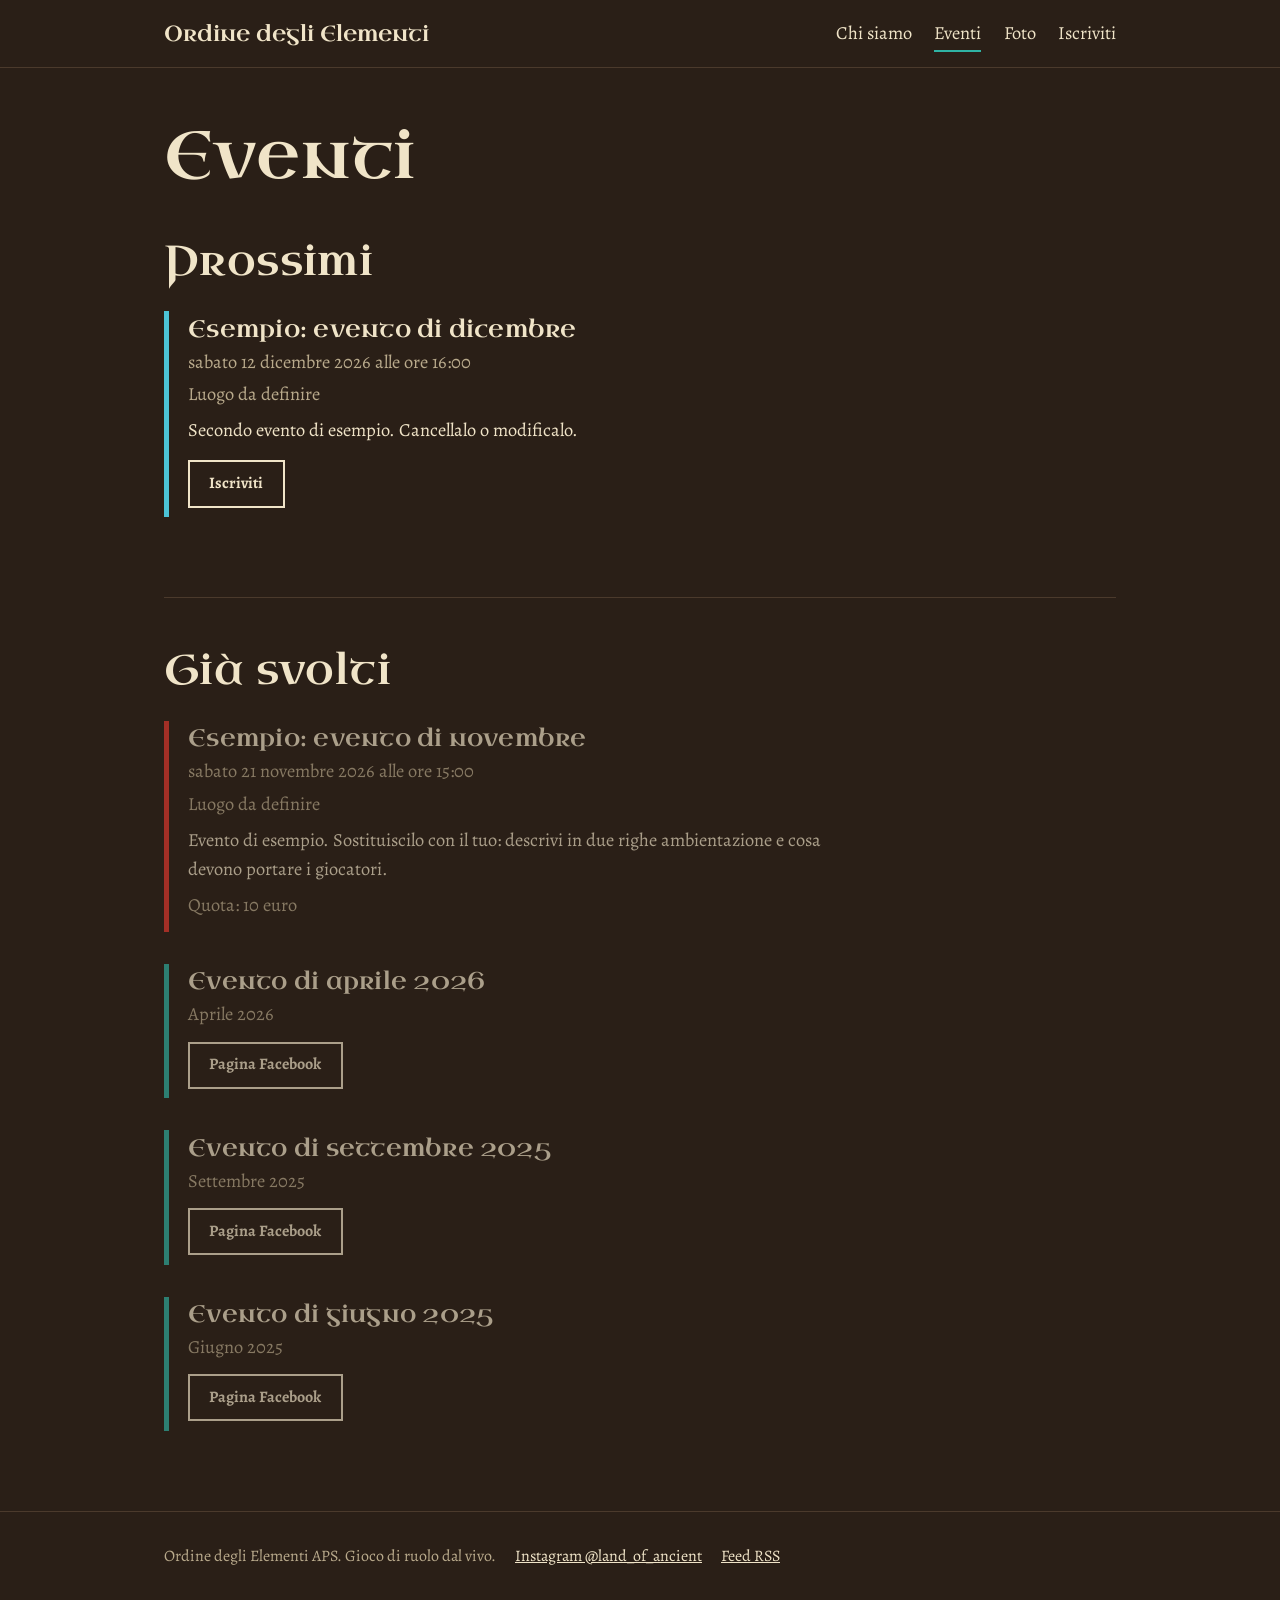
==== eventi.html @ 670645a5 "Add files via upload" ====
<!doctype html><html lang="it"><head><meta charset="utf-8"><meta name="viewport" content="width=device-width,initial-scale=1">
<title>Eventi - Ordine degli Elementi</title><meta name="description" content="Ordine degli Elementi APS: giochi di ruolo dal vivo nel mondo di Land of Ancient.">
<link rel="alternate" type="application/rss+xml" title="Eventi" href="feed.xml">
<link rel="preconnect" href="https://fonts.googleapis.com"><link rel="preconnect" href="https://fonts.gstatic.com" crossorigin>
<link href="https://fonts.googleapis.com/css2?family=Alegreya:wght@400;700&family=Uncial+Antiqua&display=swap" rel="stylesheet">
<link rel="stylesheet" href="assets/style.css"></head><body>
<header><div class="wrap"><a class="brand" href="index.html">Ordine degli Elementi</a><nav>
<a href="index.html">Chi siamo</a><a href="eventi.html" aria-current="page">Eventi</a><a href="foto.html">Foto</a><a href="iscrizioni.html">Iscriviti</a></nav></div></header><main>
<div class="wrap"><section><h1>Eventi</h1><h2>Prossimi</h2><div id="prossimi">Caricamento…</div></section>
<section id="passati-box"><h2>Già svolti</h2><div id="passati" class="past"></div></section></div><script src="assets/app.js"></script>
</main><footer><div class="wrap">Ordine degli Elementi APS. Gioco di ruolo dal vivo.
<a href="https://www.instagram.com/land_of_ancient">Instagram @land_of_ancient</a> <a href="feed.xml">Feed RSS</a></div></footer></body></html>
---- assets/style.css ----
:root{--ground:#2a1f17;--ink:#f0e4c8;--mute:#b9aa8c;--line:#4b3a2c;
--fuoco:#e5392e;--acqua:#4cc3d6;--terra:#8cc03a;--aria:#2fb3a4;
--serif:"Uncial Antiqua","Iowan Old Style",Georgia,serif;--sans:"Alegreya","Palatino Linotype",Georgia,serif}
*{box-sizing:border-box}html{scroll-padding-top:4rem}
body{margin:0;background:var(--ground);color:var(--ink);font:1.15rem/1.6 var(--sans)}
h1,h2,h3{font-family:var(--serif);font-weight:400;line-height:1.2;letter-spacing:.01em;margin:0 0 .6em}
h1{font-size:clamp(2.3rem,6vw,4.2rem)}h2{font-size:clamp(1.8rem,4vw,2.6rem)}h3{font-size:1.5rem}
a{color:var(--ink)}a:focus-visible,button:focus-visible,select:focus-visible,.porta:focus-visible{outline:3px solid var(--aria);outline-offset:3px}
.wrap{max-width:62rem;margin:0 auto;padding:0 1.25rem}
header{border-bottom:1px solid var(--line)}
header .wrap{display:flex;justify-content:space-between;align-items:center;flex-wrap:wrap;gap:.5rem 1.5rem;padding-block:.9rem}
.brand{font:1.4rem var(--serif);text-decoration:none}nav{display:flex;gap:1.4rem}
nav a{text-decoration:none;padding:.2rem 0;border-bottom:2px solid transparent}
nav a:hover,nav a[aria-current]{border-color:var(--aria)}
.hero{display:grid;grid-template-columns:1.2fr 1fr;gap:2.5rem;align-items:center;padding:3rem 1.25rem}.hero p{max-width:34rem;color:var(--mute)}.hero img{width:100%;height:auto;display:block;border:1px solid var(--line)}
.porte{display:flex;gap:6px;height:min(62vh,500px);margin-top:2rem}
.porta{flex:1;display:flex;flex-direction:column;justify-content:flex-end;padding:1.2rem;border-top:5px solid var(--c);background:color-mix(in srgb,var(--c) 16%,var(--ground));transition:flex .5s}
.porta h2{color:var(--c);margin:0}
.porta p{margin:.5rem 0 0;max-height:0;opacity:0;overflow:hidden;transition:max-height .5s,opacity .5s}
.porta:hover,.porta:focus{flex:3}.porta:hover p,.porta:focus p{max-height:14rem;opacity:1}
section{padding:3rem 0}section+section{border-top:1px solid var(--line)}
.cols{display:grid;grid-template-columns:repeat(auto-fit,minmax(15rem,1fr));gap:2rem}
.passi{list-style:none;padding:0;counter-reset:p;display:grid;gap:1rem}
.passi li{counter-increment:p;padding-left:2.6rem;position:relative}
.passi li::before{content:counter(p);position:absolute;left:0;top:-.1rem;font:1.8rem var(--serif);color:var(--acqua)}
.btn{display:inline-block;padding:.55rem 1.2rem;border:2px solid var(--ink);text-decoration:none;font-weight:700;background:none;color:var(--ink);font-family:inherit;font-size:1rem;cursor:pointer;margin:.6rem .6rem 0 0}
.btn:hover{background:var(--ink);color:var(--ground)}
.ev{border-left:5px solid var(--c,var(--aria));padding:.2rem 0 .6rem 1.2rem;margin-bottom:2rem}
.ev[data-el=fuoco]{--c:var(--fuoco)}.ev[data-el=acqua]{--c:var(--acqua)}.ev[data-el=terra]{--c:var(--terra)}.ev[data-el=aria]{--c:var(--aria)}
.ev h3{margin:0}.meta{color:var(--mute);margin:.2rem 0}.ev p:not(.meta){margin:.4rem 0;max-width:40rem}
.past .ev{opacity:.65}
select{font:inherit;padding:.5rem;background:var(--ground);color:var(--ink);border:2px solid var(--ink);max-width:100%}
.form{margin-top:1.5rem}.form iframe{width:100%;height:80vh;min-height:640px;border:1px solid var(--line);background:#fff}
.album{padding:2rem 0}.album h2{margin-bottom:.2rem}
.grid{display:grid;grid-template-columns:repeat(auto-fill,minmax(14rem,1fr));gap:.6rem;margin-top:1rem}
.th{padding:0;border:0;background:var(--line);cursor:zoom-in;aspect-ratio:4/3;overflow:hidden}
.th img{width:100%;height:100%;object-fit:cover;display:block}.th:hover img{opacity:.85}
dialog{border:0;padding:0;background:none;max-width:96vw;max-height:96vh;color:var(--ink)}
dialog::backdrop{background:rgba(20,14,10,.92)}dialog img{max-width:96vw;max-height:84vh;display:block;margin:auto}
dialog .btn{display:block;margin:.8rem auto 0;background:var(--ground)}
footer{border-top:1px solid var(--line);padding:2rem 0;color:var(--mute);font-size:1rem}
footer a{margin-left:1rem}
@media(max-width:700px){.hero{grid-template-columns:1fr}.porte{flex-direction:column;height:auto}.porta p{max-height:none;opacity:1}.porta:hover,.porta:focus{flex:1}}
@media(prefers-reduced-motion:reduce){*{transition:none!important}}
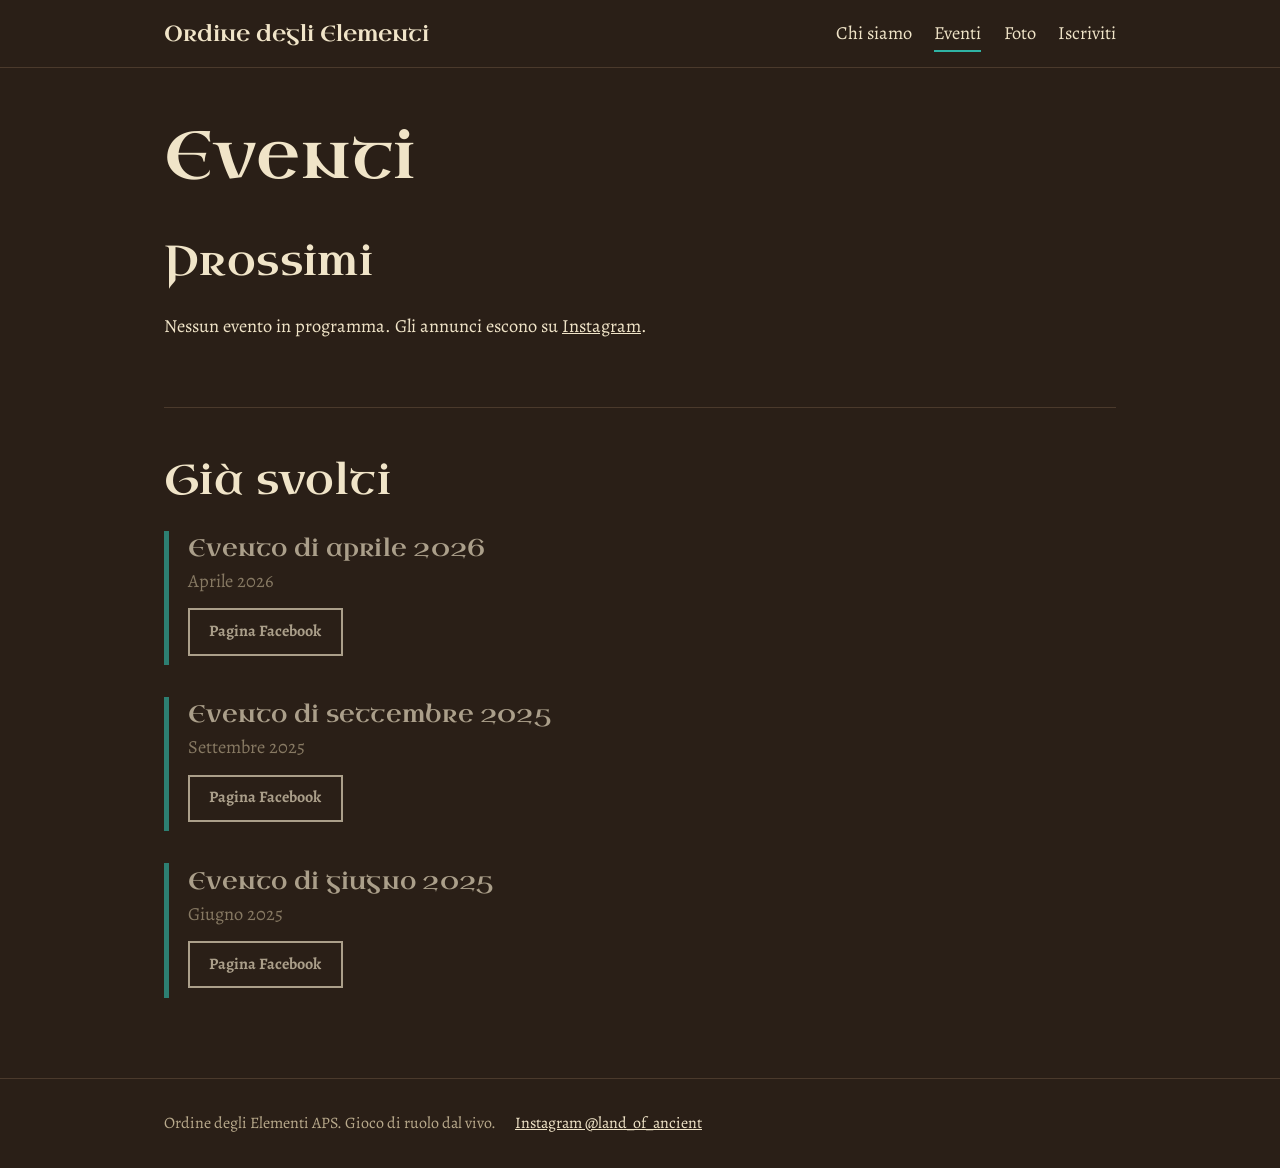
==== commit 79d6be10: "Fix footer HTML structure in eventi.html Removed duplicate closing tags in the footer." ====
--- a/eventi.html
+++ b/eventi.html
@@ -9,4 +9,4 @@
 <div class="wrap"><section><h1>Eventi</h1><h2>Prossimi</h2><div id="prossimi">Caricamento…</div></section>
 <section id="passati-box"><h2>Già svolti</h2><div id="passati" class="past"></div></section></div><script src="assets/app.js"></script>
 </main><footer><div class="wrap">Ordine degli Elementi APS. Gioco di ruolo dal vivo.
-<a href="https://www.instagram.com/land_of_ancient">Instagram @land_of_ancient</a> <a href="feed.xml">Feed RSS</a></div></footer></body></html>
+<a href="https://www.instagram.com/land_of_ancient">Instagram @land_of_ancient</a> <a href="feed.xml">
